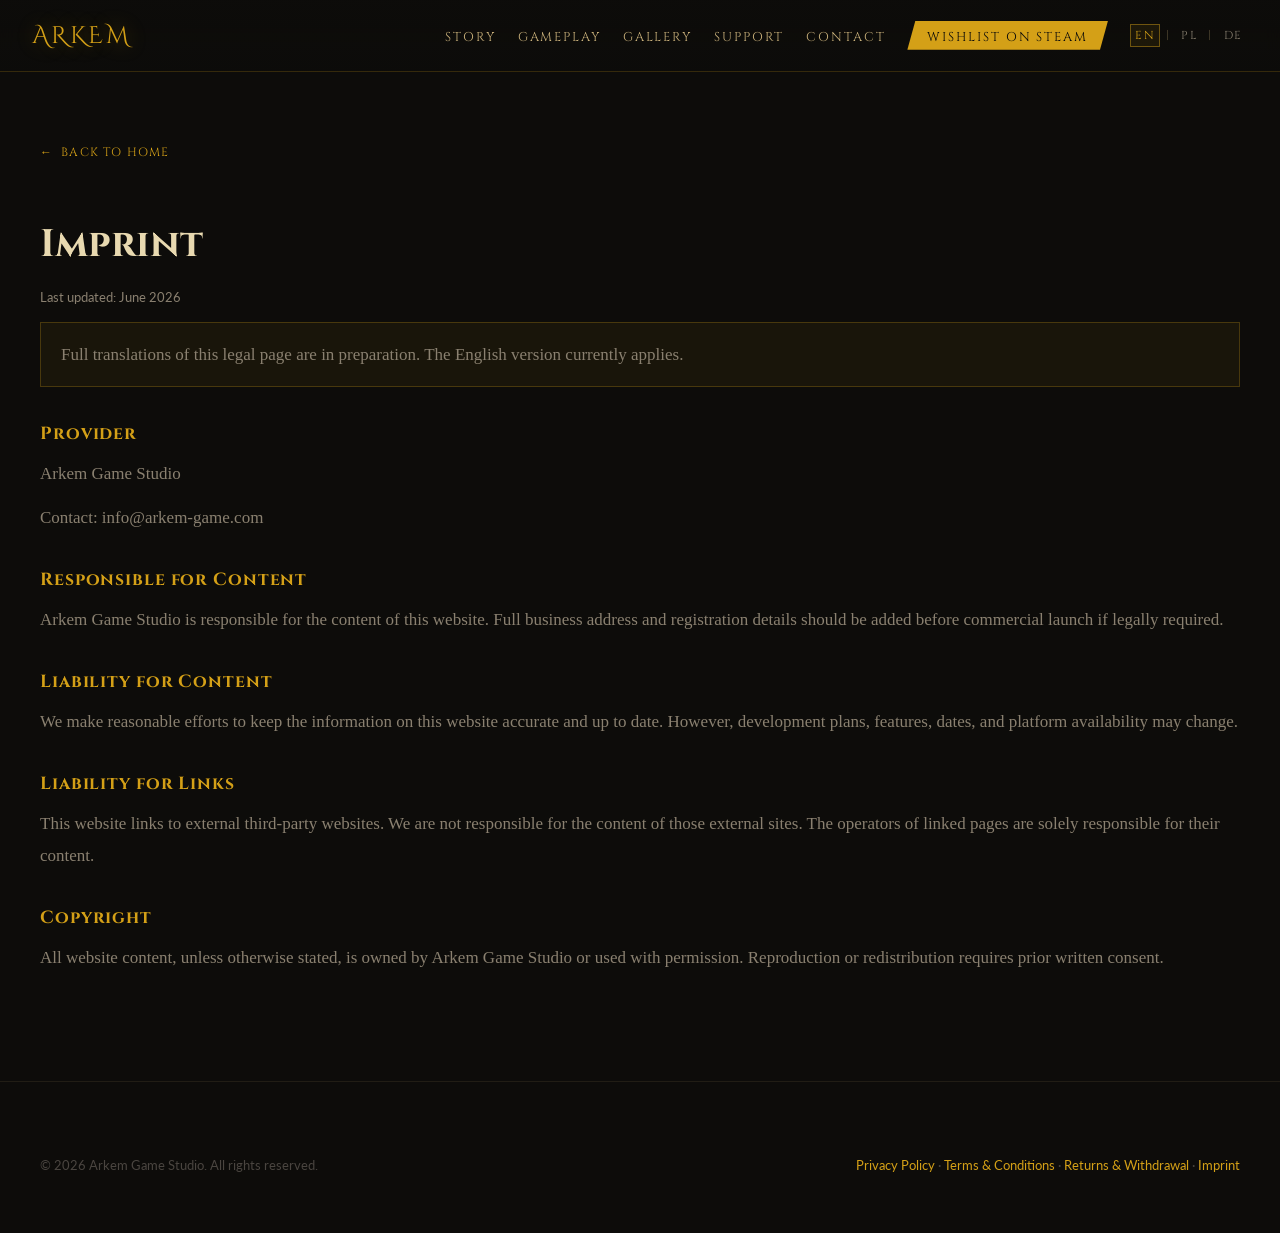
==== pages/imprint.html @ 1f06e2d5 "1" ====
<!DOCTYPE html>
<html lang="en">
<head>
  <meta charset="UTF-8">
  <meta name="viewport" content="width=device-width, initial-scale=1.0">
  <title data-i18n="legal.imprint.metaTitle">Imprint - ARKEM</title>
  <meta name="description" data-i18n-content="legal.imprint.metaDescription" content="Legal provider information for ARKEM.">
  <meta name="robots" content="noindex, follow">
  <link rel="canonical" href="https://www.arkem-game.com/pages/imprint.html">
  <link rel="manifest" href="../manifest.webmanifest">
  <meta name="theme-color" content="#d4a017">
  <link rel="preconnect" href="https://fonts.googleapis.com">
  <link rel="preconnect" href="https://fonts.gstatic.com" crossorigin>
  <link rel="stylesheet" href="../css/style.css">
</head>
<body>
<a class="skip-link" href="#main-content" data-i18n="common.skip">Skip to main content</a>

<header>
  <nav id="nav" aria-label="Main navigation" data-i18n-aria-label="nav.aria">
    <a href="../index.html" class="nav-logo" aria-label="ARKEM - Home" data-i18n-aria-label="nav.homeLabel">ARKEM</a>
    <ul class="nav-links" id="primary-navigation" role="list">
      <li><a href="../index.html#story" data-i18n="nav.story">Story</a></li>
      <li><a href="../index.html#features" data-i18n="nav.features">Gameplay</a></li>
      <li><a href="../index.html#gallery" data-i18n="nav.gallery">Gallery</a></li>
      <li><a href="../index.html#support" data-i18n="nav.support">Support</a></li>
      <li><a href="../index.html#contact" data-i18n="nav.contact">Contact</a></li>
      <li><a href="https://store.steampowered.com/" target="_blank" rel="noopener" class="nav-cta" data-i18n="nav.wishlist">Wishlist on Steam</a></li>
      <li class="nav-language">
        <div class="language-switcher" role="group" aria-label="Language selection" data-i18n-aria-label="language.label">
          <button type="button" class="language-btn" data-lang="en" aria-pressed="true">EN</button>
          <span aria-hidden="true">|</span>
          <button type="button" class="language-btn" data-lang="pl" aria-pressed="false">PL</button>
          <span aria-hidden="true">|</span>
          <button type="button" class="language-btn" data-lang="de" aria-pressed="false">DE</button>
        </div>
      </li>
    </ul>
    <button class="nav-toggle" aria-label="Toggle navigation" data-i18n-aria-label="nav.toggle" aria-expanded="false" aria-controls="primary-navigation">
      <span></span><span></span><span></span>
    </button>
  </nav>
</header>

<main id="main-content" class="legal-body">
  <div class="container">
    <a href="../index.html" class="back-link"><span aria-hidden="true">&larr;</span><span data-i18n="legal.backHome">Back to Home</span></a>
    <h1 data-i18n="legal.imprint.title">Imprint</h1>
    <p class="legal-date" data-i18n="legal.updated">Last updated: June 2026</p>
    <p class="legal-notice" data-i18n="legal.translationNotice">Full translations of this legal page are in preparation. The English version currently applies.</p>

    <h2>Provider</h2>
    <p>Arkem Game Studio</p>
    <p>Contact: info@arkem-game.com</p>

    <h2>Responsible for Content</h2>
    <p>Arkem Game Studio is responsible for the content of this website. Full business address and registration details should be added before commercial launch if legally required.</p>

    <h2>Liability for Content</h2>
    <p>We make reasonable efforts to keep the information on this website accurate and up to date. However, development plans, features, dates, and platform availability may change.</p>

    <h2>Liability for Links</h2>
    <p>This website links to external third-party websites. We are not responsible for the content of those external sites. The operators of linked pages are solely responsible for their content.</p>

    <h2>Copyright</h2>
    <p>All website content, unless otherwise stated, is owned by Arkem Game Studio or used with permission. Reproduction or redistribution requires prior written consent.</p>
  </div>
</main>

<footer id="footer">
  <div class="footer-bottom" style="max-width:1200px;margin:0 auto;padding:1.5rem 0;">
    <span>&copy; <span data-current-year></span> Arkem Game Studio. <span data-i18n="footer.rights">All rights reserved.</span></span>
    <span>
      <a href="privacy.html" data-i18n="footer.privacy">Privacy Policy</a> &middot;
      <a href="terms.html" data-i18n="footer.terms">Terms &amp; Conditions</a> &middot;
      <a href="returns.html" data-i18n="footer.returns">Returns &amp; Withdrawal</a> &middot;
      <a href="imprint.html" data-i18n="footer.imprint">Imprint</a>
    </span>
  </div>
</footer>

<script src="../js/main.js" defer></script>
</body>
</html>
---- css/style.css ----
/* =============================================
   ARKEM — Medieval Strategy RPG Website
   Design System
   ============================================= */

@import url('https://fonts.googleapis.com/css2?family=Cinzel:wght@400;600;700;900&family=Cinzel+Decorative:wght@400;700&family=IM+Fell+English:ital@0;1&family=Lato:wght@300;400;700&display=swap');

/* --- Tokens --- */
:root {
  --c-void:    #0d0c0a;
  --c-stone:   #1e1b16;
  --c-rock:    #3a3530;
  --c-parch:   #c9b07a;
  --c-parch-lt:#e8d9b0;
  --c-gold:    #d4a017;
  --c-gold-dk: #a07810;
  --c-blood:   #7a1a1a;
  --c-blood-lt:#b02020;
  --c-ash:     #8a8070;
  --c-smoke:   #4a4540;

  --ff-display: 'Cinzel Decorative', serif;
  --ff-title:   'Cinzel', serif;
  --ff-body:    'IM Fell English', serif;
  --ff-ui:      'Lato', sans-serif;

  --nav-h: 72px;
  --max-w: 1200px;
  --radius: 2px;
  --trans:  0.3s ease;
}

/* --- Reset & Base --- */
*, *::before, *::after { box-sizing: border-box; margin: 0; padding: 0; }

html { scroll-behavior: smooth; }

body {
  background: var(--c-void);
  color: var(--c-parch);
  font-family: var(--ff-body);
  font-size: 1.0625rem;
  line-height: 1.75;
  overflow-x: hidden;
}

img { max-width: 100%; display: block; }
a { color: var(--c-gold); text-decoration: none; transition: color var(--trans); }
a:hover { color: var(--c-parch-lt); }

/* =============================================
   STONE TEXTURE — Signature element
   Repeating crenellations & mortar lines in SVG
   ============================================= */
.stone-border {
  position: relative;
}
.stone-border::before,
.stone-border::after {
  content: '';
  display: block;
  width: 100%;
  height: 24px;
  background-image: url("data:image/svg+xml,%3Csvg xmlns='http://www.w3.org/2000/svg' width='80' height='24'%3E%3Crect width='80' height='24' fill='%231e1b16'/%3E%3Crect x='0' y='0' width='38' height='14' rx='1' fill='%233a3530'/%3E%3Crect x='42' y='0' width='38' height='14' rx='1' fill='%233a3530'/%3E%3Crect x='0' y='16' width='18' height='8' rx='1' fill='%233a3530'/%3E%3Crect x='22' y='16' width='36' height='8' rx='1' fill='%233a3530'/%3E%3Crect x='62' y='16' width='18' height='8' rx='1' fill='%233a3530'/%3E%3C/svg%3E");
  background-repeat: repeat-x;
  background-size: 80px 24px;
  flex-shrink: 0;
}
.stone-border::after {
  transform: scaleY(-1);
}

/* =============================================
   NAV
   ============================================= */
#nav {
  position: fixed;
  top: 0; left: 0; right: 0;
  height: var(--nav-h);
  z-index: 1000;
  display: flex;
  align-items: center;
  justify-content: space-between;
  padding: 0 2rem;
  background: linear-gradient(to bottom, rgba(13,12,10,0.98) 0%, rgba(13,12,10,0.85) 100%);
  border-bottom: 1px solid rgba(212,160,23,0.2);
  backdrop-filter: blur(8px);
  -webkit-backdrop-filter: blur(8px);
  transition: background var(--trans);
}

#nav.scrolled {
  background: rgba(13,12,10,0.99);
  border-bottom-color: rgba(212,160,23,0.4);
}

.nav-logo {
  font-family: var(--ff-display);
  font-size: 1.5rem;
  color: var(--c-gold);
  letter-spacing: 0.1em;
  text-shadow: 0 0 20px rgba(212,160,23,0.4);
  transition: text-shadow var(--trans);
}
.nav-logo:hover { color: var(--c-gold); text-shadow: 0 0 30px rgba(212,160,23,0.8); }

.nav-links {
  display: flex;
  gap: clamp(1rem, 1.7vw, 2rem);
  list-style: none;
  align-items: center;
}

.nav-links a {
  font-family: var(--ff-title);
  font-size: 0.8rem;
  letter-spacing: 0.15em;
  text-transform: uppercase;
  color: var(--c-parch);
  position: relative;
  padding-bottom: 4px;
}
.nav-links a::after {
  content: '';
  position: absolute;
  bottom: 0; left: 0;
  width: 0; height: 1px;
  background: var(--c-gold);
  transition: width var(--trans);
}
.nav-links a:hover { color: var(--c-gold); }
.nav-links a:hover::after { width: 100%; }
.nav-links a.active { color: var(--c-gold); }
.nav-links a.active::after { width: 100%; }

.nav-cta {
  font-family: var(--ff-title);
  font-size: 0.75rem;
  letter-spacing: 0.12em;
  text-transform: uppercase;
  color: var(--c-void) !important;
  background: var(--c-gold);
  padding: 0.5rem 1.25rem;
  border: none;
  clip-path: polygon(8px 0%, 100% 0%, calc(100% - 8px) 100%, 0% 100%);
  transition: background var(--trans), color var(--trans);
  white-space: nowrap;
}
.nav-cta:hover { background: var(--c-parch-lt) !important; color: var(--c-void) !important; }
.nav-cta::after { display: none !important; }

.nav-language {
  display: flex;
  align-items: center;
}

.language-switcher {
  display: inline-flex;
  align-items: center;
  gap: 0.35rem;
  color: rgba(201,176,122,0.5);
  font-family: var(--ff-title);
  font-size: 0.72rem;
  letter-spacing: 0.12em;
}

.language-btn {
  appearance: none;
  border: 1px solid transparent;
  background: transparent;
  color: var(--c-ash);
  cursor: pointer;
  font-family: var(--ff-title);
  font-size: 0.72rem;
  letter-spacing: 0.12em;
  padding: 0.2rem 0.28rem;
  transition: color var(--trans), border-color var(--trans), background var(--trans);
}

.language-btn:hover,
.language-btn:focus-visible,
.language-btn.active,
.language-btn.is-active {
  color: var(--c-gold);
  border-color: rgba(212,160,23,0.45);
  background: rgba(212,160,23,0.08);
  outline: none;
}

/* Mobile hamburger */
.nav-toggle {
  display: none;
  flex-direction: column;
  gap: 5px;
  cursor: pointer;
  background: none;
  border: none;
  padding: 4px;
}
.nav-toggle span {
  display: block;
  width: 24px;
  height: 2px;
  background: var(--c-parch);
  transition: all var(--trans);
}
.nav-toggle.open span:nth-child(1) { transform: translateY(7px) rotate(45deg); }
.nav-toggle.open span:nth-child(2) { opacity: 0; }
.nav-toggle.open span:nth-child(3) { transform: translateY(-7px) rotate(-45deg); }

/* =============================================
   HERO
   ============================================= */
#hero {
  position: relative;
  min-height: 100vh;
  display: flex;
  align-items: flex-end;
  padding-bottom: 10vh;
  overflow: hidden;
}

.hero-bg {
  position: absolute;
  inset: 0;
  background-image: url('https://image.jimcdn.com/app/cms/image/transf/none/path/s5f5f128530f87ed1/backgroundarea/i56e5087897976798/version/1766573105/image.jpg');
  background-size: cover;
  background-position: center 30%;
  transform: scale(1.05);
  animation: heroZoom 20s ease-in-out infinite alternate;
}

@keyframes heroZoom {
  from { transform: scale(1.05) translateY(0); }
  to   { transform: scale(1.12) translateY(-2%); }
}

.hero-overlay {
  position: absolute;
  inset: 0;
  background: linear-gradient(
    to bottom,
    rgba(13,12,10,0.3) 0%,
    rgba(13,12,10,0.2) 40%,
    rgba(13,12,10,0.85) 80%,
    rgba(13,12,10,1.0) 100%
  );
}

/* Vignette edges */
.hero-overlay::before {
  content: '';
  position: absolute;
  inset: 0;
  background: radial-gradient(ellipse at center, transparent 50%, rgba(13,12,10,0.7) 100%);
}

.hero-content {
  position: relative;
  z-index: 2;
  max-width: var(--max-w);
  margin: 0 auto;
  padding: 0 2rem;
  width: 100%;
}

.hero-eyebrow {
  font-family: var(--ff-title);
  font-size: 0.7rem;
  letter-spacing: 0.35em;
  text-transform: uppercase;
  color: var(--c-gold);
  margin-bottom: 1.25rem;
  display: flex;
  align-items: center;
  gap: 1rem;
}
.hero-eyebrow::before {
  content: '';
  display: inline-block;
  width: 40px;
  height: 1px;
  background: var(--c-gold);
}

.hero-title {
  font-family: var(--ff-display);
  font-size: clamp(3rem, 8vw, 7rem);
  line-height: 0.95;
  color: var(--c-parch-lt);
  text-shadow: 0 4px 40px rgba(0,0,0,0.8), 0 0 80px rgba(212,160,23,0.15);
  margin-bottom: 1.5rem;
  letter-spacing: 0.02em;
}

.hero-subtitle {
  font-family: var(--ff-body);
  font-size: clamp(1rem, 2vw, 1.25rem);
  color: var(--c-parch);
  max-width: 600px;
  font-style: italic;
  margin-bottom: 2.5rem;
  line-height: 1.6;
}

.hero-actions {
  display: flex;
  gap: 1rem;
  flex-wrap: wrap;
}

/* =============================================
   BUTTONS
   ============================================= */
.btn {
  display: inline-flex;
  align-items: center;
  gap: 0.5rem;
  font-family: var(--ff-title);
  font-size: 0.8rem;
  letter-spacing: 0.14em;
  text-transform: uppercase;
  padding: 0.85rem 2rem;
  border: none;
  cursor: pointer;
  transition: all var(--trans);
  text-decoration: none;
  position: relative;
}

.btn-primary {
  background: var(--c-gold);
  color: var(--c-void);
  clip-path: polygon(10px 0%, 100% 0%, calc(100% - 10px) 100%, 0% 100%);
}
.btn-primary:hover {
  background: var(--c-parch-lt);
  color: var(--c-void);
  transform: translateY(-2px);
  box-shadow: 0 8px 30px rgba(212,160,23,0.35);
}

.btn-ghost {
  background: transparent;
  color: var(--c-parch);
  border: 1px solid rgba(201,176,122,0.4);
  clip-path: polygon(10px 0%, 100% 0%, calc(100% - 10px) 100%, 0% 100%);
}
.btn-ghost:hover {
  border-color: var(--c-gold);
  color: var(--c-gold);
  transform: translateY(-2px);
}

/* =============================================
   SECTION BASE
   ============================================= */
section {
  position: relative;
  padding: 6rem 2rem;
}

.container {
  max-width: var(--max-w);
  margin: 0 auto;
  width: 100%;
}

.section-label {
  font-family: var(--ff-title);
  font-size: 0.65rem;
  letter-spacing: 0.4em;
  text-transform: uppercase;
  color: var(--c-gold);
  display: flex;
  align-items: center;
  gap: 1rem;
  margin-bottom: 1rem;
}
.section-label::before,
.section-label::after {
  content: '';
  flex: 1;
  max-width: 60px;
  height: 1px;
  background: currentColor;
  opacity: 0.5;
}

.section-title {
  font-family: var(--ff-title);
  font-size: clamp(2rem, 4vw, 3rem);
  font-weight: 700;
  color: var(--c-parch-lt);
  line-height: 1.15;
  margin-bottom: 1.25rem;
  letter-spacing: 0.02em;
}

.section-lead {
  font-size: 1.0625rem;
  color: var(--c-ash);
  max-width: 620px;
  line-height: 1.8;
  font-style: italic;
}

/* Text center utility */
.text-center { text-align: center; }
.text-center .section-label { justify-content: center; }
.text-center .section-lead { margin: 0 auto; }

/* =============================================
   DIVIDER — stone battlements
   ============================================= */
.battlements {
  width: 100%;
  height: 32px;
  background-image: url("data:image/svg+xml,%3Csvg xmlns='http://www.w3.org/2000/svg' width='120' height='32'%3E%3Crect width='120' height='32' fill='%230d0c0a'/%3E%3Crect x='0' y='0' width='22' height='20' fill='%233a3530'/%3E%3Crect x='26' y='0' width='22' height='20' fill='%233a3530'/%3E%3Crect x='52' y='0' width='22' height='20' fill='%233a3530'/%3E%3Crect x='78' y='0' width='22' height='20' fill='%233a3530'/%3E%3Crect x='104' y='0' width='16' height='20' fill='%233a3530'/%3E%3Crect x='0' y='22' width='120' height='10' fill='%233a3530'/%3E%3C/svg%3E");
  background-repeat: repeat-x;
  background-size: 120px 32px;
  flex-shrink: 0;
}
.battlements.flip { transform: scaleY(-1); }

/* =============================================
   STORY SECTION
   ============================================= */
#story {
  background: var(--c-stone);
}

.story-grid {
  display: grid;
  grid-template-columns: 1fr 1fr;
  gap: 5rem;
  align-items: center;
}

.story-text p {
  color: var(--c-parch);
  margin-bottom: 1.25rem;
  font-size: 1.05rem;
  line-height: 1.85;
}

.story-tags {
  display: flex;
  gap: 0.75rem;
  flex-wrap: wrap;
  margin-top: 2rem;
}

.tag {
  font-family: var(--ff-title);
  font-size: 0.65rem;
  letter-spacing: 0.2em;
  text-transform: uppercase;
  color: var(--c-gold);
  border: 1px solid rgba(212,160,23,0.35);
  padding: 0.35rem 0.9rem;
  clip-path: polygon(6px 0%, 100% 0%, calc(100% - 6px) 100%, 0% 100%);
}

.story-image-wrap {
  position: relative;
}
.story-image-wrap::before {
  content: '';
  position: absolute;
  inset: -12px;
  border: 1px solid rgba(212,160,23,0.2);
  pointer-events: none;
  clip-path: polygon(16px 0%, 100% 0%, calc(100% - 16px) 100%, 0% 100%);
}
.story-image-wrap img {
  width: 100%;
  height: 420px;
  object-fit: cover;
  filter: sepia(20%) brightness(0.85);
  clip-path: polygon(16px 0%, 100% 0%, calc(100% - 16px) 100%, 0% 100%);
}

/* =============================================
   FEATURES
   ============================================= */
#features {
  background: var(--c-void);
}

.features-header {
  margin-bottom: 4rem;
}

.features-grid {
  display: grid;
  grid-template-columns: repeat(auto-fit, minmax(260px, 1fr));
  gap: 1.5px;
  background: rgba(212,160,23,0.1);
}

.feature-card {
  background: var(--c-stone);
  padding: 2.5rem 2rem;
  position: relative;
  transition: background var(--trans);
  overflow: hidden;
}

.feature-card::before {
  content: '';
  position: absolute;
  top: 0; left: 0;
  width: 100%; height: 2px;
  background: var(--c-gold);
  transform: scaleX(0);
  transform-origin: left;
  transition: transform 0.5s ease;
}

.feature-card:hover { background: #252118; }
.feature-card:hover::before { transform: scaleX(1); }

.feature-icon {
  font-size: 2.25rem;
  margin-bottom: 1.25rem;
  line-height: 1;
}

.feature-card h3 {
  font-family: var(--ff-title);
  font-size: 1.0625rem;
  font-weight: 700;
  color: var(--c-parch-lt);
  margin-bottom: 0.75rem;
  letter-spacing: 0.05em;
}

.feature-card p {
  font-size: 0.9375rem;
  color: var(--c-ash);
  line-height: 1.75;
}

/* =============================================
   DEVELOPMENT STATUS
   ============================================= */
#development {
  background: linear-gradient(180deg, var(--c-void) 0%, var(--c-stone) 100%);
}

.status-layout {
  display: grid;
  grid-template-columns: minmax(0, 0.95fr) minmax(320px, 1.05fr);
  gap: 4rem;
  align-items: center;
}

.status-panel {
  border: 1px solid rgba(212,160,23,0.22);
  background:
    linear-gradient(135deg, rgba(212,160,23,0.08), transparent 38%),
    rgba(13,12,10,0.5);
  padding: 1rem;
  clip-path: polygon(14px 0%, 100% 0%, calc(100% - 14px) 100%, 0% 100%);
}

.status-list {
  list-style: none;
}

.status-row {
  display: flex;
  align-items: center;
  justify-content: space-between;
  gap: 1rem;
  padding: 1rem 1.1rem;
  border-bottom: 1px solid rgba(201,176,122,0.12);
  color: var(--c-parch);
}

.status-row:last-child { border-bottom: none; }

.status-row span {
  font-family: var(--ff-title);
  font-size: 0.82rem;
  letter-spacing: 0.08em;
  text-transform: uppercase;
}

.status-row strong {
  flex-shrink: 0;
  color: var(--c-gold);
  font-family: var(--ff-ui);
  font-size: 0.78rem;
  font-weight: 700;
  letter-spacing: 0.08em;
  text-transform: uppercase;
}

/* =============================================
   GALLERY
   ============================================= */
#gallery {
  background: var(--c-stone);
}

.gallery-grid {
  display: grid;
  grid-template-columns: repeat(3, 1fr);
  grid-template-rows: auto auto;
  gap: 4px;
  margin-top: 3rem;
}

.gallery-item {
  overflow: hidden;
  position: relative;
  cursor: pointer;
}

.gallery-item.featured {
  grid-column: span 2;
  grid-row: span 1;
}

.gallery-item img {
  width: 100%;
  height: 280px;
  object-fit: cover;
  filter: sepia(15%) brightness(0.8);
  transition: filter var(--trans), transform 0.5s ease;
}

.gallery-item.featured img { height: 380px; }

.gallery-item:hover img {
  filter: sepia(0%) brightness(1);
  transform: scale(1.04);
}

.gallery-item:focus-visible {
  outline: 2px solid var(--c-gold);
  outline-offset: 3px;
}

.gallery-item:focus-visible img {
  filter: sepia(0%) brightness(1);
}

.gallery-caption {
  position: absolute;
  bottom: 0; left: 0; right: 0;
  padding: 1rem 1.25rem;
  background: linear-gradient(to top, rgba(13,12,10,0.9), transparent);
  font-family: var(--ff-title);
  font-size: 0.75rem;
  letter-spacing: 0.1em;
  text-transform: uppercase;
  color: var(--c-parch);
  transform: translateY(100%);
  transition: transform var(--trans);
}
.gallery-item:hover .gallery-caption { transform: translateY(0); }
.gallery-item:focus-visible .gallery-caption { transform: translateY(0); }

/* =============================================
   SUPPORT / BACKING
   ============================================= */
#support {
  background: var(--c-void);
}

.support-intro {
  text-align: center;
  max-width: 640px;
  margin: 0 auto 4rem;
}

.support-intro .section-label { justify-content: center; }

.support-intro p {
  color: var(--c-ash);
  font-style: italic;
  line-height: 1.8;
}

.support-grid {
  display: grid;
  grid-template-columns: repeat(auto-fit, minmax(200px, 1fr));
  gap: 1px;
  background: rgba(201,176,122,0.1);
  margin-bottom: 3rem;
}

.support-card {
  background: var(--c-stone);
  padding: 2.25rem 1.75rem;
  text-align: center;
  transition: background var(--trans);
}
.support-card:hover { background: #252118; }

.support-card.is-primary {
  box-shadow: inset 0 2px 0 rgba(212,160,23,0.55);
}

.support-card .icon {
  font-size: 2rem;
  margin-bottom: 1rem;
}

.support-card h3 {
  font-family: var(--ff-title);
  font-size: 0.9rem;
  font-weight: 700;
  color: var(--c-parch-lt);
  letter-spacing: 0.08em;
  margin-bottom: 0.5rem;
  text-transform: uppercase;
}

.support-card p {
  font-size: 0.875rem;
  color: var(--c-ash);
  margin-bottom: 1.25rem;
  line-height: 1.6;
}

.support-card .btn {
  width: 100%;
  justify-content: center;
  line-height: 1.35;
  padding-left: 1rem;
  padding-right: 1rem;
  white-space: normal;
}

.support-note {
  color: var(--c-gold);
  font-family: var(--ff-title);
  font-size: 0.72rem;
  letter-spacing: 0.2em;
  margin: 0 0 1rem;
  text-align: center;
  text-transform: uppercase;
}

.optional-support-grid {
  opacity: 0.82;
}

/* =============================================
   FAQ
   ============================================= */
#faq {
  background: var(--c-stone);
}

.faq-list {
  max-width: 860px;
  margin: 3rem auto 0;
  border-top: 1px solid rgba(201,176,122,0.14);
}

.faq-item {
  border-bottom: 1px solid rgba(201,176,122,0.14);
  background: rgba(13,12,10,0.18);
}

.faq-item summary {
  cursor: pointer;
  color: var(--c-parch-lt);
  font-family: var(--ff-title);
  font-size: 0.92rem;
  letter-spacing: 0.08em;
  list-style: none;
  padding: 1.15rem 1.25rem;
  position: relative;
  text-transform: uppercase;
}

.faq-item summary::-webkit-details-marker { display: none; }

.faq-item summary::after {
  content: '+';
  color: var(--c-gold);
  position: absolute;
  right: 1.25rem;
}

.faq-item[open] summary::after { content: '-'; }

.faq-item summary:focus-visible {
  outline: 2px solid var(--c-gold);
  outline-offset: -2px;
}

.faq-item p {
  color: var(--c-ash);
  line-height: 1.75;
  padding: 0 1.25rem 1.25rem;
}

/* =============================================
   CONTACT
   ============================================= */
#contact {
  background: var(--c-stone);
}

.contact-grid {
  display: grid;
  grid-template-columns: 1fr 1.4fr;
  gap: 5rem;
  align-items: start;
}

.contact-info p {
  color: var(--c-ash);
  font-style: italic;
  line-height: 1.8;
  margin-bottom: 2rem;
}

.contact-detail {
  display: flex;
  align-items: center;
  gap: 0.75rem;
  margin-bottom: 0.75rem;
  font-family: var(--ff-title);
  font-size: 0.8rem;
  letter-spacing: 0.1em;
  color: var(--c-parch);
}
.contact-detail .icon { font-size: 1rem; color: var(--c-gold); }

/* Form */
.form-field {
  margin-bottom: 1.25rem;
}

.form-field label {
  display: block;
  font-family: var(--ff-title);
  font-size: 0.7rem;
  letter-spacing: 0.2em;
  text-transform: uppercase;
  color: var(--c-ash);
  margin-bottom: 0.5rem;
}

.form-field input,
.form-field textarea {
  width: 100%;
  background: rgba(255,255,255,0.04);
  border: 1px solid rgba(201,176,122,0.2);
  color: var(--c-parch);
  font-family: var(--ff-body);
  font-size: 1rem;
  padding: 0.75rem 1rem;
  outline: none;
  transition: border-color var(--trans), background var(--trans);
  border-radius: var(--radius);
}

.form-field input:focus,
.form-field textarea:focus {
  border-color: var(--c-gold);
  background: rgba(212,160,23,0.04);
}

.form-field textarea {
  resize: vertical;
  min-height: 140px;
}

.form-notice {
  font-size: 0.8rem;
  color: var(--c-smoke);
  font-style: italic;
  margin-top: 0.5rem;
}

.form-success {
  display: none;
  text-align: center;
  padding: 2rem;
  color: var(--c-gold);
  font-family: var(--ff-title);
  letter-spacing: 0.1em;
}

/* =============================================
   LEGAL PAGES
   ============================================= */
.legal-body {
  padding-top: calc(var(--nav-h) + 4rem);
  padding-bottom: 6rem;
}

.legal-body h1 {
  color: var(--c-parch-lt);
  font-family: var(--ff-title);
  font-size: clamp(1.75rem, 3vw, 2.5rem);
  margin-bottom: 0.5rem;
}

.legal-body h2 {
  color: var(--c-gold);
  font-family: var(--ff-title);
  font-size: 1.1rem;
  letter-spacing: 0.05em;
  margin: 2rem 0 0.5rem;
}

.legal-body p,
.legal-body li {
  color: var(--c-ash);
  line-height: 1.85;
  margin-bottom: 0.75rem;
}

.legal-body ul {
  margin-bottom: 1rem;
  padding-left: 1.5rem;
}

.legal-date {
  color: var(--c-smoke);
  font-family: var(--ff-ui);
  font-size: 0.8rem;
  margin-bottom: 2rem;
}

.legal-notice {
  border: 1px solid rgba(212,160,23,0.25);
  color: var(--c-parch);
  margin-bottom: 2.5rem;
  padding: 1rem 1.25rem;
  background: rgba(212,160,23,0.06);
}

.back-link {
  align-items: center;
  color: var(--c-gold);
  display: inline-flex;
  font-family: var(--ff-title);
  font-size: 0.75rem;
  gap: 0.5rem;
  letter-spacing: 0.1em;
  margin-bottom: 3rem;
  text-transform: uppercase;
}

/* =============================================
   FOOTER
   ============================================= */
#footer {
  background: var(--c-void);
  border-top: 1px solid rgba(201,176,122,0.1);
  padding: 3rem 2rem 2rem;
}

.footer-inner {
  max-width: var(--max-w);
  margin: 0 auto;
  display: grid;
  grid-template-columns: 1.5fr 1fr 1fr;
  gap: 4rem;
  padding-bottom: 2.5rem;
  border-bottom: 1px solid rgba(201,176,122,0.08);
  margin-bottom: 2rem;
}

.footer-brand .logo {
  font-family: var(--ff-display);
  font-size: 1.4rem;
  color: var(--c-gold);
  display: inline-block;
  margin-bottom: 0.75rem;
}

.footer-brand p {
  font-size: 0.875rem;
  color: var(--c-ash);
  font-style: italic;
  line-height: 1.7;
}

.footer-col h4 {
  font-family: var(--ff-title);
  font-size: 0.7rem;
  letter-spacing: 0.25em;
  text-transform: uppercase;
  color: var(--c-parch-lt);
  margin-bottom: 1.25rem;
}

.footer-col ul {
  list-style: none;
  display: flex;
  flex-direction: column;
  gap: 0.6rem;
}

.footer-col ul a {
  font-size: 0.875rem;
  color: var(--c-ash);
  font-family: var(--ff-ui);
  transition: color var(--trans);
}
.footer-col ul a:hover { color: var(--c-gold); }

.footer-bottom {
  max-width: var(--max-w);
  margin: 0 auto;
  display: flex;
  justify-content: space-between;
  align-items: center;
  font-size: 0.8rem;
  color: var(--c-smoke);
  font-family: var(--ff-ui);
  flex-wrap: wrap;
  gap: 0.5rem;
}

/* =============================================
   LIGHTBOX
   ============================================= */
#lightbox {
  display: none;
  position: fixed;
  inset: 0;
  background: rgba(0,0,0,0.95);
  z-index: 9999;
  justify-content: center;
  align-items: center;
  padding: 2rem;
}
#lightbox.open { display: flex; }
#lightbox img {
  max-width: 90vw;
  max-height: 85vh;
  object-fit: contain;
}
#lightbox-close {
  position: absolute;
  top: 1.5rem; right: 2rem;
  font-size: 2rem;
  color: var(--c-parch);
  cursor: pointer;
  background: none;
  border: none;
  line-height: 1;
  transition: color var(--trans);
}
#lightbox-close:hover { color: var(--c-gold); }

/* =============================================
   SCROLL ANIMATIONS
   ============================================= */
.reveal {
  opacity: 0;
  transform: translateY(28px);
  transition: opacity 0.7s ease, transform 0.7s ease;
}
.reveal.visible {
  opacity: 1;
  transform: translateY(0);
}
.reveal-delay-1 { transition-delay: 0.1s; }
.reveal-delay-2 { transition-delay: 0.2s; }
.reveal-delay-3 { transition-delay: 0.3s; }
.reveal-delay-4 { transition-delay: 0.4s; }

/* =============================================
   SKIP LINK (accessibility)
   ============================================= */
.skip-link {
  position: absolute;
  top: -100%;
  left: 0;
  background: var(--c-gold);
  color: var(--c-void);
  padding: 0.5rem 1rem;
  font-family: var(--ff-ui);
  font-size: 0.875rem;
  z-index: 9999;
}
.skip-link:focus { top: 0; }

/* =============================================
   REDUCED MOTION
   ============================================= */
@media (prefers-reduced-motion: reduce) {
  *, *::before, *::after {
    animation-duration: 0.01ms !important;
    transition-duration: 0.01ms !important;
  }
  .hero-bg { animation: none; transform: scale(1.05); }
  .reveal { opacity: 1; transform: none; }
}

/* =============================================
   RESPONSIVE
   ============================================= */
@media (max-width: 1100px) {
  #nav { padding: 0 1.25rem; }
  .nav-links { gap: 0.85rem; }
  .nav-links a,
  .nav-cta,
  .language-btn { font-size: 0.68rem; }
}

@media (max-width: 900px) {
  .story-grid,
  .contact-grid,
  .status-layout { grid-template-columns: 1fr; gap: 3rem; }
  .footer-inner { grid-template-columns: 1fr 1fr; gap: 2.5rem; }
  .gallery-grid { grid-template-columns: 1fr 1fr; }
  .gallery-item.featured { grid-column: span 2; }
}

@media (max-width: 700px) {
  :root { --nav-h: 60px; }
  .nav-links { display: none; flex-direction: column; position: fixed;
    top: var(--nav-h); left: 0; right: 0;
    background: rgba(13,12,10,0.98);
    padding: 2rem;
    gap: 1.5rem;
    align-items: flex-start;
    border-bottom: 1px solid rgba(212,160,23,0.2); }
  .nav-links.open { display: flex; }
  .nav-toggle { display: flex; }
  .nav-language { width: 100%; }
  .language-switcher { padding-top: 0.25rem; }

  section { padding: 4rem 1.25rem; }
  .hero-content { padding: 0 1.25rem; }
  .gallery-grid { grid-template-columns: 1fr; }
  .gallery-item.featured { grid-column: span 1; }
  .footer-inner { grid-template-columns: 1fr; gap: 2rem; }
  .footer-bottom { flex-direction: column; text-align: center; }
  .features-grid { grid-template-columns: 1fr; }
  .status-panel { clip-path: none; }
  .status-row { align-items: flex-start; flex-direction: column; }
}

@media (max-width: 480px) {
  .hero-actions { flex-direction: column; }
  .btn { justify-content: center; }
}
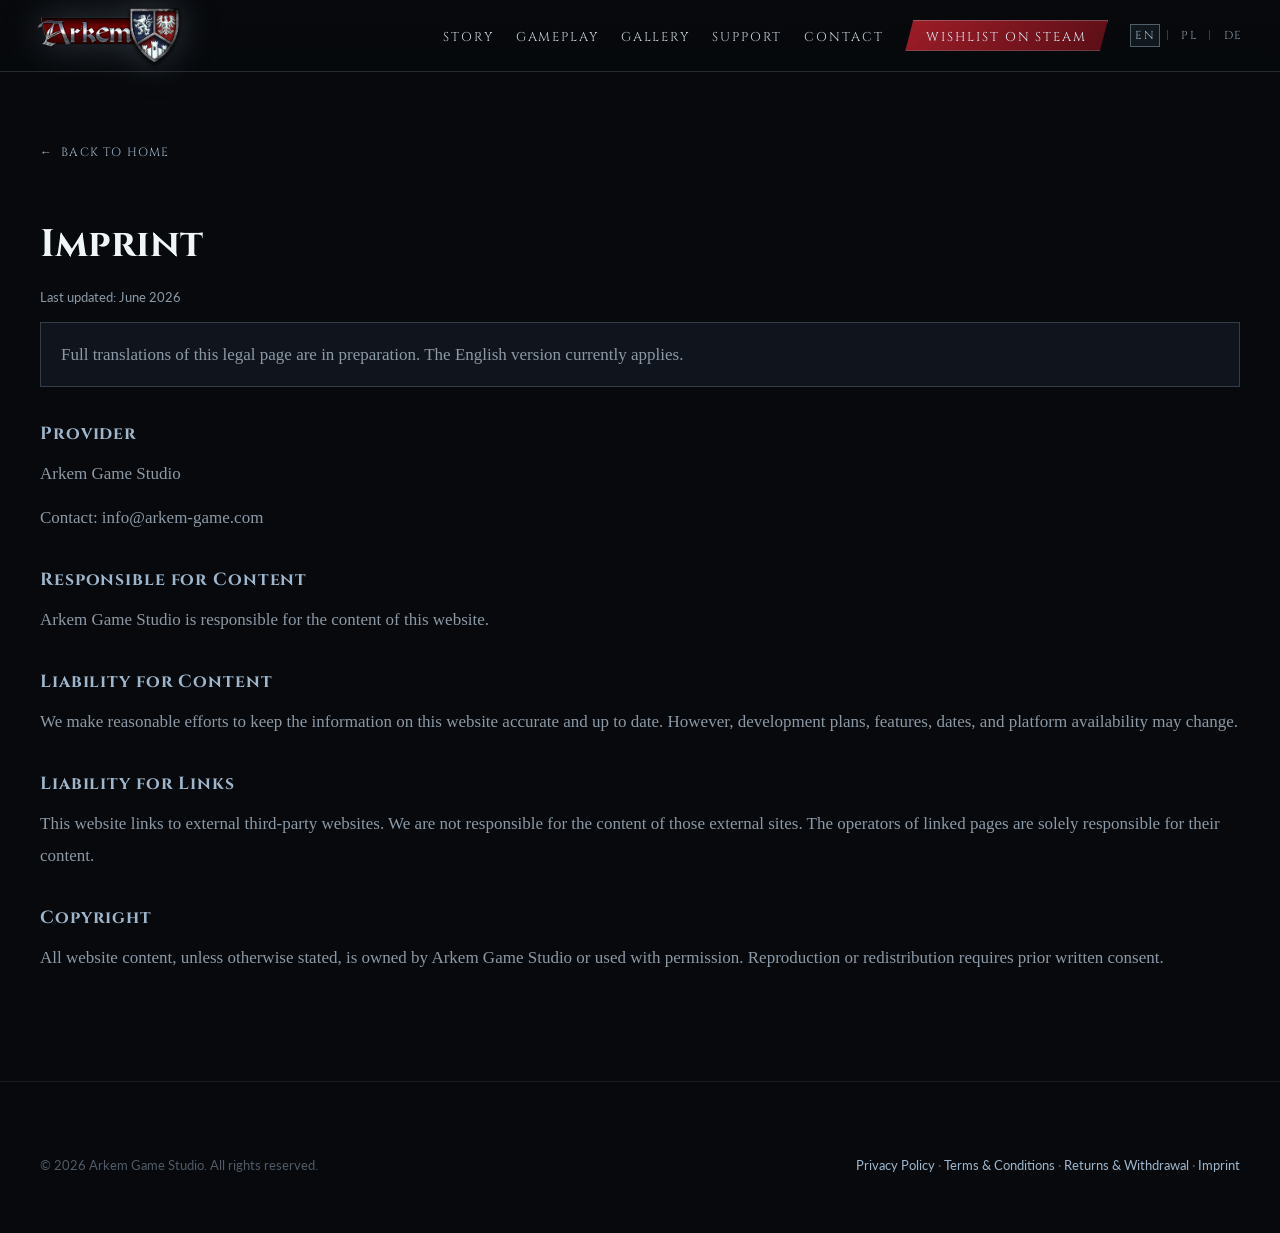
==== commit 3f0130fa: "33 33" ====
--- a/pages/imprint.html
+++ b/pages/imprint.html
@@ -6,9 +6,9 @@
   <title data-i18n="legal.imprint.metaTitle">Imprint - ARKEM</title>
   <meta name="description" data-i18n-content="legal.imprint.metaDescription" content="Legal provider information for ARKEM.">
   <meta name="robots" content="noindex, follow">
-  <link rel="canonical" href="https://www.arkem-game.com/pages/imprint.html">
+  <link rel="canonical" href="https://arkem.encyklopediasredniowiecza.pl/pages/imprint.html">
   <link rel="manifest" href="../manifest.webmanifest">
-  <meta name="theme-color" content="#d4a017">
+  <meta name="theme-color" content="#162d4f">
   <link rel="preconnect" href="https://fonts.googleapis.com">
   <link rel="preconnect" href="https://fonts.gstatic.com" crossorigin>
   <link rel="stylesheet" href="../css/style.css">
@@ -18,14 +18,16 @@
 
 <header>
   <nav id="nav" aria-label="Main navigation" data-i18n-aria-label="nav.aria">
-    <a href="../index.html" class="nav-logo" aria-label="ARKEM - Home" data-i18n-aria-label="nav.homeLabel">ARKEM</a>
+    <a href="../index.html" class="nav-logo" aria-label="ARKEM - Home" data-i18n-aria-label="nav.homeLabel">
+      <img src="../img/Arkem_Banner.png" alt="" aria-hidden="true" class="nav-logo-img" width="226" height="100">
+    </a>
     <ul class="nav-links" id="primary-navigation" role="list">
       <li><a href="../index.html#story" data-i18n="nav.story">Story</a></li>
       <li><a href="../index.html#features" data-i18n="nav.features">Gameplay</a></li>
       <li><a href="../index.html#gallery" data-i18n="nav.gallery">Gallery</a></li>
       <li><a href="../index.html#support" data-i18n="nav.support">Support</a></li>
       <li><a href="../index.html#contact" data-i18n="nav.contact">Contact</a></li>
-      <li><a href="https://store.steampowered.com/" target="_blank" rel="noopener" class="nav-cta" data-i18n="nav.wishlist">Wishlist on Steam</a></li>
+      <li><a href="https://store.steampowered.com/app/2372120/Arkem/" target="_blank" rel="noopener" class="nav-cta" data-i18n="nav.wishlist">Wishlist on Steam</a></li>
       <li class="nav-language">
         <div class="language-switcher" role="group" aria-label="Language selection" data-i18n-aria-label="language.label">
           <button type="button" class="language-btn" data-lang="en" aria-pressed="true">EN</button>
@@ -54,7 +56,7 @@
     <p>Contact: info@arkem-game.com</p>
 
     <h2>Responsible for Content</h2>
-    <p>Arkem Game Studio is responsible for the content of this website. Full business address and registration details should be added before commercial launch if legally required.</p>
+    <p>Arkem Game Studio is responsible for the content of this website.</p>
 
     <h2>Liability for Content</h2>
     <p>We make reasonable efforts to keep the information on this website accurate and up to date. However, development plans, features, dates, and platform availability may change.</p>
--- a/css/style.css
+++ b/css/style.css
@@ -7,17 +7,20 @@
 
 /* --- Tokens --- */
 :root {
-  --c-void:    #0d0c0a;
-  --c-stone:   #1e1b16;
-  --c-rock:    #3a3530;
-  --c-parch:   #c9b07a;
-  --c-parch-lt:#e8d9b0;
-  --c-gold:    #d4a017;
-  --c-gold-dk: #a07810;
-  --c-blood:   #7a1a1a;
-  --c-blood-lt:#b02020;
-  --c-ash:     #8a8070;
-  --c-smoke:   #4a4540;
+  --c-void:    #07090c;
+  --c-stone:   #13171d;
+  --c-rock:    #303843;
+  --c-parch:   #c4d0da;
+  --c-parch-lt:#f0f5f8;
+  --c-gold:    #9eb6cc;
+  --c-gold-dk: #536f91;
+  --c-blood:   #5a0e16;
+  --c-blood-lt:#9e1d28;
+  --c-ash:     #8c99a6;
+  --c-smoke:   #505b67;
+  --c-steel-hi:#d9e5ec;
+  --c-steel-lo:#162d4f;
+  --c-navy:    #0d1a2d;
 
   --ff-display: 'Cinzel Decorative', serif;
   --ff-title:   'Cinzel', serif;
@@ -82,27 +85,31 @@
   align-items: center;
   justify-content: space-between;
   padding: 0 2rem;
-  background: linear-gradient(to bottom, rgba(13,12,10,0.98) 0%, rgba(13,12,10,0.85) 100%);
-  border-bottom: 1px solid rgba(212,160,23,0.2);
+  background: linear-gradient(to bottom, rgba(7,9,12,0.98) 0%, rgba(7,9,12,0.86) 100%);
+  border-bottom: 1px solid rgba(158,182,204,0.2);
   backdrop-filter: blur(8px);
   -webkit-backdrop-filter: blur(8px);
   transition: background var(--trans);
 }
 
 #nav.scrolled {
-  background: rgba(13,12,10,0.99);
-  border-bottom-color: rgba(212,160,23,0.4);
+  background: rgba(7,9,12,0.99);
+  border-bottom-color: rgba(158,182,204,0.45);
 }
 
 .nav-logo {
-  font-family: var(--ff-display);
-  font-size: 1.5rem;
-  color: var(--c-gold);
-  letter-spacing: 0.1em;
-  text-shadow: 0 0 20px rgba(212,160,23,0.4);
-  transition: text-shadow var(--trans);
-}
-.nav-logo:hover { color: var(--c-gold); text-shadow: 0 0 30px rgba(212,160,23,0.8); }
+  align-items: center;
+  display: inline-flex;
+  flex: 0 0 auto;
+  height: 54px;
+  transition: filter var(--trans), opacity var(--trans);
+}
+.nav-logo-img {
+  height: auto;
+  width: clamp(132px, 12vw, 154px);
+  filter: drop-shadow(0 0 18px rgba(158,182,204,0.28));
+}
+.nav-logo:hover .nav-logo-img { filter: drop-shadow(0 0 26px rgba(83,111,145,0.72)); }
 
 .nav-links {
   display: flex;
@@ -138,15 +145,19 @@
   font-size: 0.75rem;
   letter-spacing: 0.12em;
   text-transform: uppercase;
+  color: var(--c-steel-hi) !important;
+  background: linear-gradient(135deg, var(--c-blood-lt) 0%, var(--c-blood) 100%);
+  padding: 0.5rem 1.25rem;
+  border: 1px solid rgba(217,229,236,0.28);
+  clip-path: polygon(8px 0%, 100% 0%, calc(100% - 8px) 100%, 0% 100%);
+  transition: background var(--trans), color var(--trans), box-shadow var(--trans);
+  white-space: nowrap;
+}
+.nav-cta:hover {
+  background: linear-gradient(135deg, var(--c-steel-hi) 0%, var(--c-gold) 100%) !important;
   color: var(--c-void) !important;
-  background: var(--c-gold);
-  padding: 0.5rem 1.25rem;
-  border: none;
-  clip-path: polygon(8px 0%, 100% 0%, calc(100% - 8px) 100%, 0% 100%);
-  transition: background var(--trans), color var(--trans);
-  white-space: nowrap;
-}
-.nav-cta:hover { background: var(--c-parch-lt) !important; color: var(--c-void) !important; }
+  box-shadow: 0 0 20px rgba(158,182,204,0.25);
+}
 .nav-cta::after { display: none !important; }
 
 .nav-language {
@@ -158,7 +169,7 @@
   display: inline-flex;
   align-items: center;
   gap: 0.35rem;
-  color: rgba(201,176,122,0.5);
+  color: rgba(196,208,218,0.5);
   font-family: var(--ff-title);
   font-size: 0.72rem;
   letter-spacing: 0.12em;
@@ -182,8 +193,8 @@
 .language-btn.active,
 .language-btn.is-active {
   color: var(--c-gold);
-  border-color: rgba(212,160,23,0.45);
-  background: rgba(212,160,23,0.08);
+  border-color: rgba(158,182,204,0.45);
+  background: rgba(83,111,145,0.14);
   outline: none;
 }
 
@@ -216,16 +227,16 @@
   min-height: 100vh;
   display: flex;
   align-items: flex-end;
-  padding-bottom: 10vh;
+  padding-bottom: 6vh;
   overflow: hidden;
 }
 
 .hero-bg {
   position: absolute;
   inset: 0;
-  background-image: url('https://image.jimcdn.com/app/cms/image/transf/none/path/s5f5f128530f87ed1/backgroundarea/i56e5087897976798/version/1766573105/image.jpg');
+  background-image: url('/img/images/Pictures/Arkem Hero.jpg');
   background-size: cover;
-  background-position: center 30%;
+  background-position: center center;
   transform: scale(1.05);
   animation: heroZoom 20s ease-in-out infinite alternate;
 }
@@ -240,10 +251,10 @@
   inset: 0;
   background: linear-gradient(
     to bottom,
-    rgba(13,12,10,0.3) 0%,
-    rgba(13,12,10,0.2) 40%,
-    rgba(13,12,10,0.85) 80%,
-    rgba(13,12,10,1.0) 100%
+    rgba(7,9,12,0.34) 0%,
+    rgba(7,9,12,0.18) 38%,
+    rgba(7,9,12,0.84) 78%,
+    rgba(7,9,12,1.0) 100%
   );
 }
 
@@ -252,7 +263,9 @@
   content: '';
   position: absolute;
   inset: 0;
-  background: radial-gradient(ellipse at center, transparent 50%, rgba(13,12,10,0.7) 100%);
+  background:
+    radial-gradient(ellipse at 32% 48%, transparent 38%, rgba(7,9,12,0.72) 100%),
+    linear-gradient(90deg, rgba(7,9,12,0.82) 0%, rgba(7,9,12,0.32) 44%, rgba(7,9,12,0.58) 100%);
 }
 
 .hero-content {
@@ -264,13 +277,20 @@
   width: 100%;
 }
 
+.hero-logo-mark {
+  width: min(430px, 86vw);
+  height: auto;
+  margin: 0 0 0.65rem -0.45rem;
+  filter: drop-shadow(0 12px 26px rgba(0,0,0,0.78)) drop-shadow(0 0 24px rgba(158,182,204,0.18));
+}
+
 .hero-eyebrow {
   font-family: var(--ff-title);
   font-size: 0.7rem;
   letter-spacing: 0.35em;
   text-transform: uppercase;
   color: var(--c-gold);
-  margin-bottom: 1.25rem;
+  margin-bottom: 0.75rem;
   display: flex;
   align-items: center;
   gap: 1rem;
@@ -285,11 +305,11 @@
 
 .hero-title {
   font-family: var(--ff-display);
-  font-size: clamp(3rem, 8vw, 7rem);
+  font-size: clamp(2.8rem, 6.5vw, 5.6rem);
   line-height: 0.95;
   color: var(--c-parch-lt);
-  text-shadow: 0 4px 40px rgba(0,0,0,0.8), 0 0 80px rgba(212,160,23,0.15);
-  margin-bottom: 1.5rem;
+  text-shadow: 0 4px 40px rgba(0,0,0,0.86), 0 0 70px rgba(83,111,145,0.22);
+  margin-bottom: 0.9rem;
   letter-spacing: 0.02em;
 }
 
@@ -299,7 +319,7 @@
   color: var(--c-parch);
   max-width: 600px;
   font-style: italic;
-  margin-bottom: 2.5rem;
+  margin-bottom: 1.45rem;
   line-height: 1.6;
 }
 
@@ -329,21 +349,22 @@
 }
 
 .btn-primary {
-  background: var(--c-gold);
-  color: var(--c-void);
+  background: linear-gradient(135deg, var(--c-blood-lt) 0%, var(--c-blood) 100%);
+  color: var(--c-steel-hi);
   clip-path: polygon(10px 0%, 100% 0%, calc(100% - 10px) 100%, 0% 100%);
+  border: 1px solid rgba(217,229,236,0.24);
 }
 .btn-primary:hover {
-  background: var(--c-parch-lt);
+  background: linear-gradient(135deg, var(--c-steel-hi) 0%, var(--c-gold) 100%);
   color: var(--c-void);
   transform: translateY(-2px);
-  box-shadow: 0 8px 30px rgba(212,160,23,0.35);
+  box-shadow: 0 8px 30px rgba(83,111,145,0.38);
 }
 
 .btn-ghost {
   background: transparent;
   color: var(--c-parch);
-  border: 1px solid rgba(201,176,122,0.4);
+  border: 1px solid rgba(196,208,218,0.35);
   clip-path: polygon(10px 0%, 100% 0%, calc(100% - 10px) 100%, 0% 100%);
 }
 .btn-ghost:hover {
@@ -457,7 +478,7 @@
   letter-spacing: 0.2em;
   text-transform: uppercase;
   color: var(--c-gold);
-  border: 1px solid rgba(212,160,23,0.35);
+  border: 1px solid rgba(158,182,204,0.35);
   padding: 0.35rem 0.9rem;
   clip-path: polygon(6px 0%, 100% 0%, calc(100% - 6px) 100%, 0% 100%);
 }
@@ -469,7 +490,7 @@
   content: '';
   position: absolute;
   inset: -12px;
-  border: 1px solid rgba(212,160,23,0.2);
+  border: 1px solid rgba(158,182,204,0.22);
   pointer-events: none;
   clip-path: polygon(16px 0%, 100% 0%, calc(100% - 16px) 100%, 0% 100%);
 }
@@ -477,7 +498,7 @@
   width: 100%;
   height: 420px;
   object-fit: cover;
-  filter: sepia(20%) brightness(0.85);
+  filter: saturate(0.88) contrast(1.04) brightness(0.86);
   clip-path: polygon(16px 0%, 100% 0%, calc(100% - 16px) 100%, 0% 100%);
 }
 
@@ -496,7 +517,7 @@
   display: grid;
   grid-template-columns: repeat(auto-fit, minmax(260px, 1fr));
   gap: 1.5px;
-  background: rgba(212,160,23,0.1);
+  background: rgba(158,182,204,0.12);
 }
 
 .feature-card {
@@ -518,7 +539,7 @@
   transition: transform 0.5s ease;
 }
 
-.feature-card:hover { background: #252118; }
+.feature-card:hover { background: #1a2028; }
 .feature-card:hover::before { transform: scaleX(1); }
 
 .feature-icon {
@@ -557,10 +578,10 @@
 }
 
 .status-panel {
-  border: 1px solid rgba(212,160,23,0.22);
+  border: 1px solid rgba(158,182,204,0.22);
   background:
-    linear-gradient(135deg, rgba(212,160,23,0.08), transparent 38%),
-    rgba(13,12,10,0.5);
+    linear-gradient(135deg, rgba(83,111,145,0.18), transparent 38%),
+    rgba(7,9,12,0.55);
   padding: 1rem;
   clip-path: polygon(14px 0%, 100% 0%, calc(100% - 14px) 100%, 0% 100%);
 }
@@ -575,7 +596,7 @@
   justify-content: space-between;
   gap: 1rem;
   padding: 1rem 1.1rem;
-  border-bottom: 1px solid rgba(201,176,122,0.12);
+  border-bottom: 1px solid rgba(196,208,218,0.12);
   color: var(--c-parch);
 }
 
@@ -628,14 +649,14 @@
   width: 100%;
   height: 280px;
   object-fit: cover;
-  filter: sepia(15%) brightness(0.8);
+  filter: saturate(0.86) contrast(1.05) brightness(0.82);
   transition: filter var(--trans), transform 0.5s ease;
 }
 
 .gallery-item.featured img { height: 380px; }
 
 .gallery-item:hover img {
-  filter: sepia(0%) brightness(1);
+  filter: saturate(1) contrast(1.02) brightness(1);
   transform: scale(1.04);
 }
 
@@ -645,14 +666,14 @@
 }
 
 .gallery-item:focus-visible img {
-  filter: sepia(0%) brightness(1);
+  filter: saturate(1) contrast(1.02) brightness(1);
 }
 
 .gallery-caption {
   position: absolute;
   bottom: 0; left: 0; right: 0;
   padding: 1rem 1.25rem;
-  background: linear-gradient(to top, rgba(13,12,10,0.9), transparent);
+  background: linear-gradient(to top, rgba(7,9,12,0.9), transparent);
   font-family: var(--ff-title);
   font-size: 0.75rem;
   letter-spacing: 0.1em;
@@ -689,7 +710,7 @@
   display: grid;
   grid-template-columns: repeat(auto-fit, minmax(200px, 1fr));
   gap: 1px;
-  background: rgba(201,176,122,0.1);
+  background: rgba(196,208,218,0.1);
   margin-bottom: 3rem;
 }
 
@@ -699,10 +720,10 @@
   text-align: center;
   transition: background var(--trans);
 }
-.support-card:hover { background: #252118; }
+.support-card:hover { background: #1a2028; }
 
 .support-card.is-primary {
-  box-shadow: inset 0 2px 0 rgba(212,160,23,0.55);
+  box-shadow: inset 0 2px 0 rgba(158,182,204,0.55);
 }
 
 .support-card .icon {
@@ -736,6 +757,20 @@
   white-space: normal;
 }
 
+.support-link {
+  color: var(--c-gold);
+  display: inline-block;
+  font-family: var(--ff-title);
+  font-size: 0.68rem;
+  letter-spacing: 0.14em;
+  margin-top: 0.9rem;
+  text-transform: uppercase;
+}
+
+.support-link:hover {
+  color: var(--c-steel-hi);
+}
+
 .support-note {
   color: var(--c-gold);
   font-family: var(--ff-title);
@@ -760,12 +795,12 @@
 .faq-list {
   max-width: 860px;
   margin: 3rem auto 0;
-  border-top: 1px solid rgba(201,176,122,0.14);
+  border-top: 1px solid rgba(196,208,218,0.14);
 }
 
 .faq-item {
-  border-bottom: 1px solid rgba(201,176,122,0.14);
-  background: rgba(13,12,10,0.18);
+  border-bottom: 1px solid rgba(196,208,218,0.14);
+  background: rgba(7,9,12,0.22);
 }
 
 .faq-item summary {
@@ -854,7 +889,7 @@
 .form-field textarea {
   width: 100%;
   background: rgba(255,255,255,0.04);
-  border: 1px solid rgba(201,176,122,0.2);
+  border: 1px solid rgba(196,208,218,0.2);
   color: var(--c-parch);
   font-family: var(--ff-body);
   font-size: 1rem;
@@ -867,7 +902,7 @@
 .form-field input:focus,
 .form-field textarea:focus {
   border-color: var(--c-gold);
-  background: rgba(212,160,23,0.04);
+  background: rgba(83,111,145,0.12);
 }
 
 .form-field textarea {
@@ -934,11 +969,11 @@
 }
 
 .legal-notice {
-  border: 1px solid rgba(212,160,23,0.25);
+  border: 1px solid rgba(158,182,204,0.25);
   color: var(--c-parch);
   margin-bottom: 2.5rem;
   padding: 1rem 1.25rem;
-  background: rgba(212,160,23,0.06);
+  background: rgba(83,111,145,0.12);
 }
 
 .back-link {
@@ -958,7 +993,7 @@
    ============================================= */
 #footer {
   background: var(--c-void);
-  border-top: 1px solid rgba(201,176,122,0.1);
+  border-top: 1px solid rgba(196,208,218,0.1);
   padding: 3rem 2rem 2rem;
 }
 
@@ -966,19 +1001,22 @@
   max-width: var(--max-w);
   margin: 0 auto;
   display: grid;
-  grid-template-columns: 1.5fr 1fr 1fr;
-  gap: 4rem;
+  grid-template-columns: 1.4fr 0.85fr 0.95fr 0.9fr;
+  gap: 3rem;
   padding-bottom: 2.5rem;
-  border-bottom: 1px solid rgba(201,176,122,0.08);
+  border-bottom: 1px solid rgba(196,208,218,0.08);
   margin-bottom: 2rem;
 }
 
 .footer-brand .logo {
-  font-family: var(--ff-display);
-  font-size: 1.4rem;
-  color: var(--c-gold);
   display: inline-block;
   margin-bottom: 0.75rem;
+}
+
+.footer-brand .logo img {
+  height: auto;
+  width: min(226px, 100%);
+  filter: drop-shadow(0 0 18px rgba(158,182,204,0.2));
 }
 
 .footer-brand p {
@@ -1124,13 +1162,14 @@
 
 @media (max-width: 700px) {
   :root { --nav-h: 60px; }
+  .nav-logo-img { width: 118px; }
   .nav-links { display: none; flex-direction: column; position: fixed;
     top: var(--nav-h); left: 0; right: 0;
-    background: rgba(13,12,10,0.98);
+    background: rgba(7,9,12,0.98);
     padding: 2rem;
     gap: 1.5rem;
     align-items: flex-start;
-    border-bottom: 1px solid rgba(212,160,23,0.2); }
+    border-bottom: 1px solid rgba(158,182,204,0.2); }
   .nav-links.open { display: flex; }
   .nav-toggle { display: flex; }
   .nav-language { width: 100%; }
